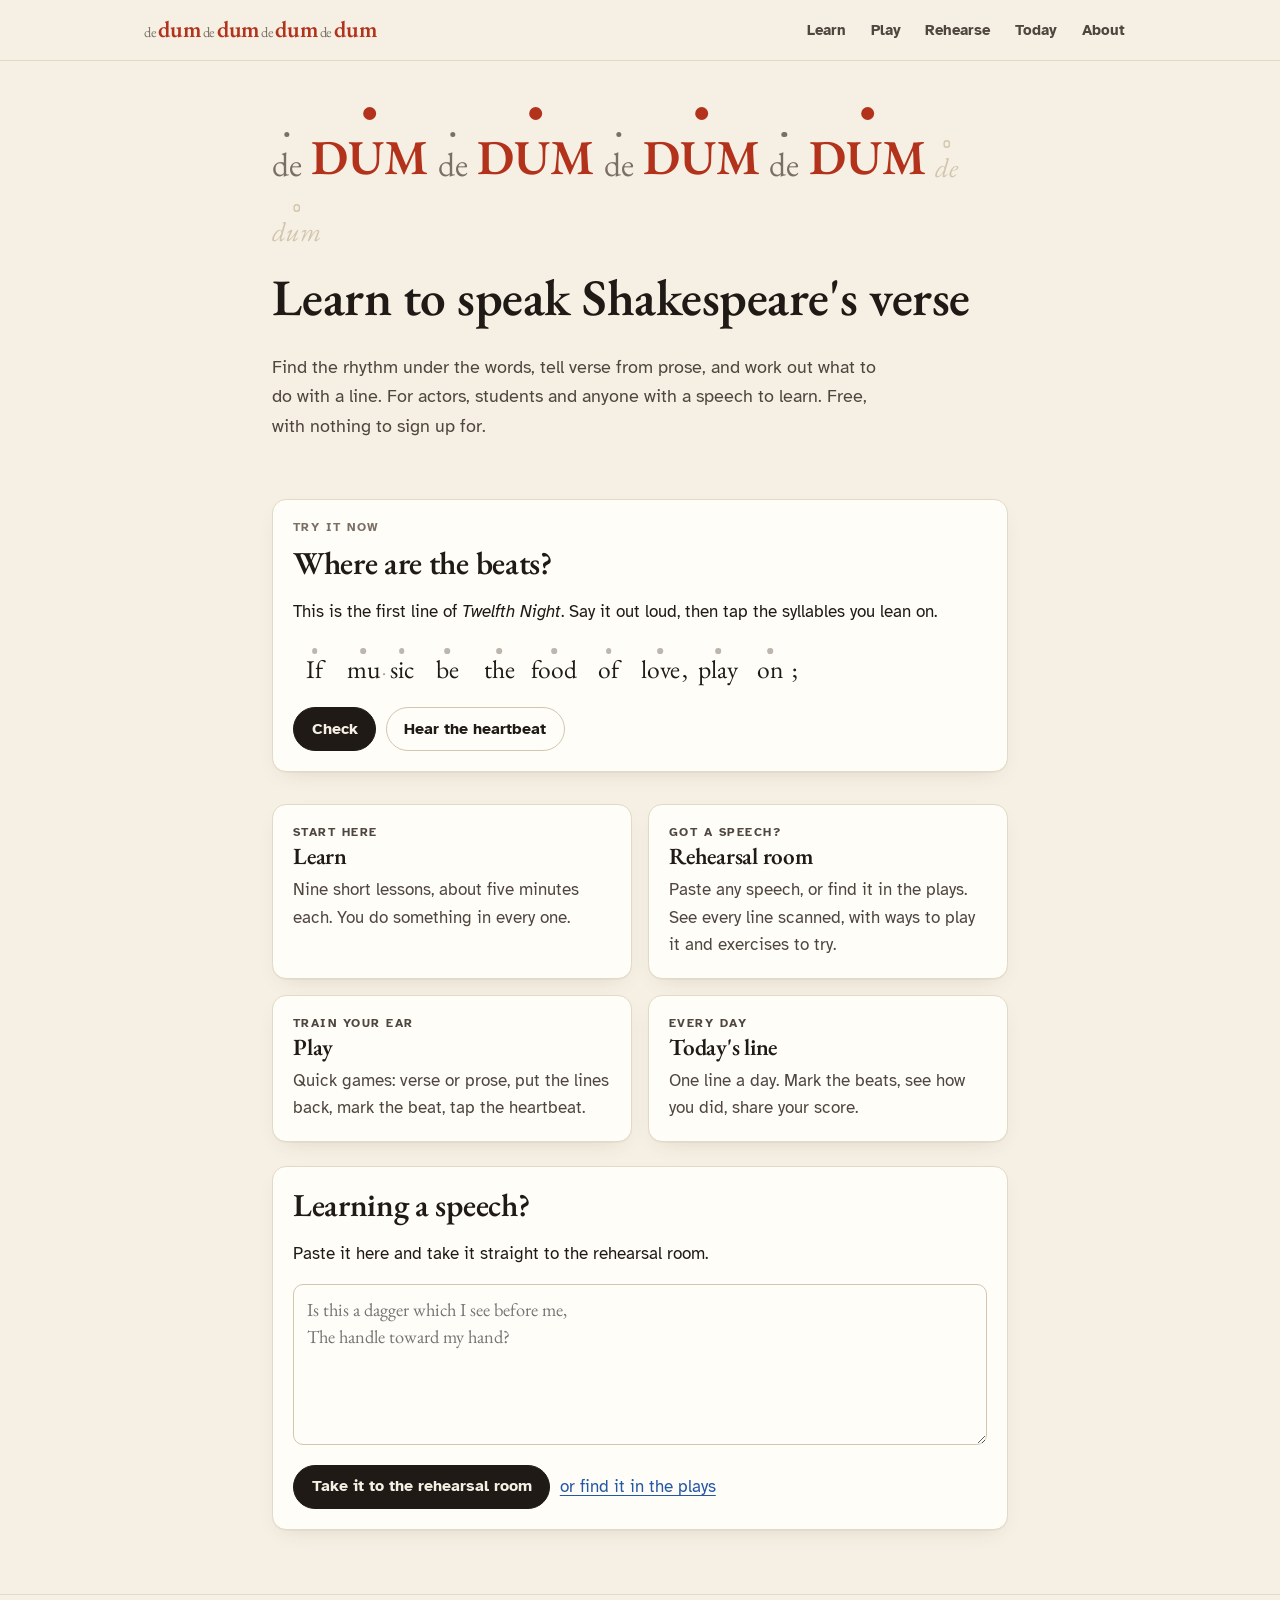
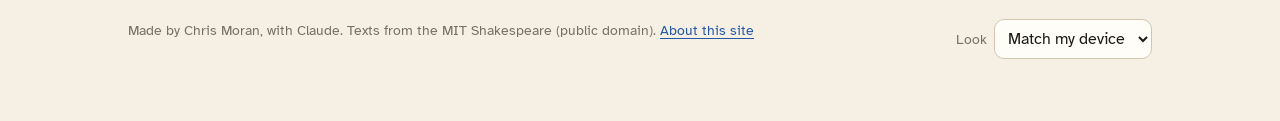
==== index.html @ 10c51126 "Add the look, shared pieces and home page A prompt-book look: warm paper, ink, red pencil for beats," ====
<!doctype html>
<html lang="en-GB">
<head>
<meta charset="utf-8">
<meta name="viewport" content="width=device-width, initial-scale=1">
<title>dedumdedumdedum: learn to speak Shakespeare's verse</title>
<meta name="description" content="Hear the rhythm under Shakespeare's words, tell verse from prose, and work out what to do with a line. Lessons, games and a rehearsal room for any speech. Free.">
<meta property="og:title" content="dedumdedumdedum">
<meta property="og:description" content="Learn to speak Shakespeare's verse: lessons, games and a rehearsal room for any speech.">
<link rel="icon" href="assets/img/icon.svg" type="image/svg+xml">
<link rel="preconnect" href="https://fonts.googleapis.com">
<link rel="preconnect" href="https://fonts.gstatic.com" crossorigin>
<link href="https://fonts.googleapis.com/css2?family=Atkinson+Hyperlegible:ital,wght@0,400;0,700;1,400&family=EB+Garamond:ital,wght@0,400;0,500;0,600;1,400;1,500&display=swap" rel="stylesheet">
<link rel="stylesheet" href="assets/css/site.css">
<script>try{var t=JSON.parse(localStorage.getItem("dedum:theme"));if(t==="light"||t==="dark")document.documentElement.setAttribute("data-theme",t)}catch(e){}</script>
<script type="module" src="assets/js/site.js"></script>
<script type="module" src="assets/js/pages/home.js"></script>
</head>
<body>
<a class="skip" href="#main">Skip to content</a>
<header class="site-head"><div class="site-head__inner">
  <a class="mark" href="./" aria-label="dedumdedumdedum, home"><span class="de">de</span><span class="dum">dum</span><span class="de">de</span><span class="dum">dum</span><span class="de">de</span><span class="dum">dum</span><span class="de">de</span><span class="dum">dum</span></a>
  <nav class="site-nav" aria-label="Main"><ul>
    <li><a href="learn.html">Learn</a></li>
    <li><a href="play.html">Play</a></li>
    <li><a href="room.html">Rehearse</a></li>
    <li><a href="today.html">Today</a></li>
    <li><a href="about.html">About</a></li>
  </ul></nav>
</div></header>

<main id="main">
  <div class="wrap">
    <section class="hero" aria-labelledby="title">
      <p class="big-mark" aria-hidden="true"><span class="de">de</span><span class="dum">DUM</span><span class="de">de</span><span class="dum">DUM</span><span class="de">de</span><span class="dum">DUM</span><span class="de">de</span><span class="dum">DUM</span><span class="gap">de</span><span class="gap">dum</span></p>
      <h1 id="title">Learn to speak Shakespeare's verse</h1>
      <p class="lede">Find the rhythm under the words, tell verse from prose, and work out what to do with a line. For actors, students and anyone with a speech to learn. Free, with nothing to sign up for.</p>
    </section>

    <section class="card try" aria-labelledby="try-title">
      <p class="eyebrow">Try it now</p>
      <h2 id="try-title" style="margin-top:0">Where are the beats?</h2>
      <p>This is the first line of <i>Twelfth Night</i>. Say it out loud, then tap the syllables you lean on.</p>
      <div id="try-line" aria-live="off"><p class="small">Loading the line…</p></div>
      <div class="btn-row">
        <button class="btn" id="try-check" type="button">Check</button>
        <button class="btn btn--ghost" id="try-hear" type="button">Hear the heartbeat</button>
        <button class="btn btn--ghost" id="try-again" type="button" hidden>Try again</button>
      </div>
      <div id="try-result" aria-live="polite"></div>
    </section>

    <section aria-labelledby="doors-title">
      <h2 id="doors-title" class="visually-hidden">Where to go</h2>
      <div class="doors">
        <a class="card door" href="learn.html">
          <p class="eyebrow">Start here</p>
          <h3>Learn</h3>
          <p>Nine short lessons, about five minutes each. You do something in every one.</p>
        </a>
        <a class="card door" href="room.html">
          <p class="eyebrow">Got a speech?</p>
          <h3>Rehearsal room</h3>
          <p>Paste any speech, or find it in the plays. See every line scanned, with ways to play it and exercises to try.</p>
        </a>
        <a class="card door" href="play.html">
          <p class="eyebrow">Train your ear</p>
          <h3>Play</h3>
          <p>Quick games: verse or prose, put the lines back, mark the beat, tap the heartbeat.</p>
        </a>
        <a class="card door" href="today.html">
          <p class="eyebrow">Every day</p>
          <h3>Today's line</h3>
          <p>One line a day. Mark the beats, see how you did, share your score.</p>
        </a>
      </div>
    </section>

    <section class="card" aria-labelledby="paste-title">
      <h2 id="paste-title" style="margin-top:0">Learning a speech?</h2>
      <p>Paste it here and take it straight to the rehearsal room.</p>
      <form id="paste-form" action="room.html" method="get">
        <label for="paste" class="visually-hidden">Your speech</label>
        <textarea id="paste" name="text" rows="5" placeholder="Is this a dagger which I see before me,&#10;The handle toward my hand?"></textarea>
        <div class="btn-row" style="margin-top:.7rem">
          <button class="btn" type="submit">Take it to the rehearsal room</button>
          <a href="room.html#find">or find it in the plays</a>
        </div>
      </form>
    </section>
  </div>
</main>

<footer class="site-foot"><div class="wrap--wide">
  <p>Made by Chris Moran, with Claude. Texts from the MIT Shakespeare (public domain). <a href="about.html">About this site</a></p>
  <p><label for="theme">Look</label><select id="theme"><option value="auto">Match my device</option><option value="light">Light</option><option value="dark">Dark</option></select></p>
</div></footer>
</body>
</html>
---- assets/css/site.css ----
/* dedumdedumdedum: a prompt book. Paper, ink, red pencil for beats,
   blue pencil for breath and pauses. */

:root {
  --paper: #f6f0e4;
  --paper-2: #fbf8f1;
  --card: #fffdf8;
  --ink: #1f1a16;
  --ink-2: #4f463f;
  --ink-3: #7a6f65;
  --rule: #e3d9c7;
  --rule-2: #d3c6af;
  --red: #b3321b;
  --red-soft: #f4d9cf;
  --blue: #2457a6;
  --blue-soft: #dbe5f5;
  --green: #2f6b3a;
  --green-soft: #dcebdc;
  --amber: #8a5a00;
  --amber-soft: #f6e6c4;
  --plum: #6b3a7a;
  --plum-soft: #ecdff0;
  --focus: #2457a6;
  --shadow: 0 1px 0 rgba(60, 40, 20, 0.04), 0 8px 24px -12px rgba(60, 40, 20, 0.18);
  --radius: 14px;
  --serif: "EB Garamond", "Garamond", "Iowan Old Style", "Palatino Linotype", Georgia, serif;
  --sans: "Atkinson Hyperlegible", system-ui, -apple-system, "Segoe UI", sans-serif;
  --measure: 46rem;
  color-scheme: light;
}

@media (prefers-color-scheme: dark) {
  :root:not([data-theme="light"]) {
    --paper: #14110e;
    --paper-2: #1a1612;
    --card: #1e1a16;
    --ink: #f1e9dc;
    --ink-2: #cfc3b3;
    --ink-3: #a0927f;
    --rule: #332c25;
    --rule-2: #463d33;
    --red: #ff8466;
    --red-soft: #4a2219;
    --blue: #8fb3ff;
    --blue-soft: #1d2a44;
    --green: #8fd19a;
    --green-soft: #1d3322;
    --amber: #f0c060;
    --amber-soft: #3d2f12;
    --plum: #d9a8e8;
    --plum-soft: #35223b;
    --focus: #8fb3ff;
    --shadow: 0 1px 0 rgba(0, 0, 0, 0.3), 0 10px 30px -14px rgba(0, 0, 0, 0.7);
    color-scheme: dark;
  }
}
:root[data-theme="dark"] {
  --paper: #14110e;
  --paper-2: #1a1612;
  --card: #1e1a16;
  --ink: #f1e9dc;
  --ink-2: #cfc3b3;
  --ink-3: #a0927f;
  --rule: #332c25;
  --rule-2: #463d33;
  --red: #ff8466;
  --red-soft: #4a2219;
  --blue: #8fb3ff;
  --blue-soft: #1d2a44;
  --green: #8fd19a;
  --green-soft: #1d3322;
  --amber: #f0c060;
  --amber-soft: #3d2f12;
  --plum: #d9a8e8;
  --plum-soft: #35223b;
  --focus: #8fb3ff;
  --shadow: 0 1px 0 rgba(0, 0, 0, 0.3), 0 10px 30px -14px rgba(0, 0, 0, 0.7);
  color-scheme: dark;
}

*,
*::before,
*::after {
  box-sizing: border-box;
}

html {
  -webkit-text-size-adjust: 100%;
  text-size-adjust: 100%;
}

body {
  margin: 0;
  background: var(--paper);
  color: var(--ink);
  font: 400 1.0625rem/1.6 var(--sans);
  overflow-x: hidden;
}

img,
svg {
  max-width: 100%;
}

a {
  color: var(--blue);
  text-underline-offset: 0.18em;
  text-decoration-thickness: 1px;
}
a:hover {
  text-decoration-thickness: 2px;
}

:focus-visible {
  outline: 3px solid var(--focus);
  outline-offset: 2px;
  border-radius: 4px;
}

[hidden] {
  display: none !important;
}

.visually-hidden {
  position: absolute !important;
  width: 1px;
  height: 1px;
  padding: 0;
  margin: -1px;
  overflow: hidden;
  clip: rect(0, 0, 0, 0);
  white-space: nowrap;
  border: 0;
}

.skip {
  position: absolute;
  left: 1rem;
  top: -4rem;
  background: var(--ink);
  color: var(--paper);
  padding: 0.6rem 1rem;
  border-radius: 8px;
  z-index: 10;
}
.skip:focus {
  top: 1rem;
}

/* ------------------------------------------------------------ header */

.site-head {
  border-bottom: 1px solid var(--rule);
  background: var(--paper);
}
.site-head__inner {
  max-width: 64rem;
  margin: 0 auto;
  padding: 0.5rem 1rem;
  display: flex;
  align-items: center;
  justify-content: space-between;
  gap: 0.5rem 1rem;
  flex-wrap: wrap;
}
.mark {
  display: inline-flex;
  align-items: baseline;
  gap: 0.08em;
  color: var(--ink);
  text-decoration: none;
  font-family: var(--serif);
  font-size: 1.45rem;
  line-height: 1;
  padding: 0.5rem 0;
  letter-spacing: -0.01em;
}
.mark .de {
  font-size: 0.62em;
  color: var(--ink-3);
}
.mark .dum {
  font-weight: 600;
  color: var(--red);
}
.site-nav ul {
  list-style: none;
  margin: 0;
  padding: 0;
  display: flex;
  gap: 0.15rem;
  flex-wrap: wrap;
}
.site-nav a {
  display: inline-flex;
  align-items: center;
  min-height: 44px;
  padding: 0 0.7rem;
  border-radius: 999px;
  color: var(--ink-2);
  text-decoration: none;
  font-weight: 700;
  font-size: 0.95rem;
}
.site-nav a:hover {
  background: var(--paper-2);
  color: var(--ink);
}
.site-nav a[aria-current="page"] {
  background: var(--ink);
  color: var(--paper);
}
@media (max-width: 30rem) {
  .site-head__inner {
    padding-bottom: 0.25rem;
  }
  .site-nav {
    width: 100%;
  }
  .site-nav ul {
    justify-content: space-between;
  }
  .site-nav a {
    padding: 0 0.55rem;
    font-size: 0.92rem;
  }
}

/* ------------------------------------------------------------ layout */

main {
  display: block;
  padding: 1.5rem 1rem 4rem;
}
.wrap {
  max-width: var(--measure);
  margin: 0 auto;
}
.wrap--wide {
  max-width: 64rem;
  margin: 0 auto;
}

h1,
h2,
h3 {
  font-family: var(--serif);
  font-weight: 600;
  line-height: 1.15;
  letter-spacing: -0.01em;
  margin: 0 0 0.5em;
}
h1 {
  font-size: clamp(2rem, 6vw, 3.2rem);
}
h2 {
  font-size: clamp(1.5rem, 4vw, 2rem);
  margin-top: 1.6em;
}
h3 {
  font-size: 1.3rem;
  margin-top: 1.2em;
}
p {
  margin: 0 0 1em;
}
.lede {
  font-size: 1.15rem;
  color: var(--ink-2);
  max-width: 38rem;
}
.eyebrow {
  font: 700 0.78rem/1.2 var(--sans);
  letter-spacing: 0.12em;
  text-transform: uppercase;
  color: var(--ink-3);
  margin: 0 0 0.6rem;
}
.small {
  font-size: 0.9rem;
  color: var(--ink-3);
}
hr {
  border: 0;
  border-top: 1px solid var(--rule);
  margin: 2rem 0;
}

.site-foot {
  border-top: 1px solid var(--rule);
  padding: 1.5rem 1rem 3rem;
  color: var(--ink-3);
  font-size: 0.9rem;
}
.site-foot .wrap--wide {
  display: flex;
  flex-wrap: wrap;
  gap: 0.5rem 1.5rem;
  justify-content: space-between;
}

/* ------------------------------------------------------------ controls */

.btn {
  appearance: none;
  display: inline-flex;
  align-items: center;
  justify-content: center;
  gap: 0.5rem;
  min-height: 44px;
  padding: 0.55rem 1.1rem;
  border-radius: 999px;
  border: 1.5px solid var(--ink);
  background: var(--ink);
  color: var(--paper);
  font: 700 1rem/1.2 var(--sans);
  text-decoration: none;
  cursor: pointer;
  transition: transform 0.12s ease, background 0.12s ease;
}
.btn:hover {
  transform: translateY(-1px);
}
.btn:active {
  transform: translateY(0);
}
.btn--ghost {
  background: transparent;
  color: var(--ink);
  border-color: var(--rule-2);
}
.btn--ghost:hover {
  border-color: var(--ink);
}
.btn--red {
  background: var(--red);
  border-color: var(--red);
  color: #fff;
}
:root[data-theme="dark"] .btn--red {
  color: #1b0f0b;
}
@media (prefers-color-scheme: dark) {
  :root:not([data-theme="light"]) .btn--red {
    color: #1b0f0b;
  }
}
.btn--small {
  min-height: 40px;
  padding: 0.35rem 0.85rem;
  font-size: 0.92rem;
}
.btn[disabled] {
  opacity: 0.45;
  cursor: not-allowed;
  transform: none;
}
.btn-row {
  display: flex;
  flex-wrap: wrap;
  gap: 0.6rem;
  align-items: center;
}

.seg {
  display: inline-flex;
  flex-wrap: wrap;
  gap: 0.25rem;
  padding: 0.25rem;
  border: 1px solid var(--rule);
  border-radius: 999px;
  background: var(--paper-2);
}
.seg button {
  appearance: none;
  border: 0;
  background: transparent;
  color: var(--ink-2);
  min-height: 40px;
  padding: 0 0.85rem;
  border-radius: 999px;
  font: 700 0.92rem/1 var(--sans);
  cursor: pointer;
}
.seg button[aria-pressed="true"] {
  background: var(--ink);
  color: var(--paper);
}

textarea,
input[type="search"],
input[type="text"],
select {
  width: 100%;
  font: 400 1rem/1.5 var(--sans);
  color: var(--ink);
  background: var(--card);
  border: 1.5px solid var(--rule-2);
  border-radius: 10px;
  padding: 0.65rem 0.8rem;
  min-height: 44px;
}
textarea {
  font-family: var(--serif);
  font-size: 1.15rem;
  min-height: 9rem;
  resize: vertical;
}
label {
  font-weight: 700;
}
input[type="range"] {
  accent-color: var(--red);
  min-height: 40px;
}

.card {
  background: var(--card);
  border: 1px solid var(--rule);
  border-radius: var(--radius);
  box-shadow: var(--shadow);
  padding: 1.25rem;
}

/* ------------------------------------------------------------ verse lines */

.verse {
  font-family: var(--serif);
  font-size: clamp(1.25rem, 4.2vw, 1.6rem);
  line-height: 1.3;
}
.vline {
  position: relative;
  padding: 1.05em 0 0.25em;
  word-break: normal;
  overflow-wrap: anywhere;
}
.w {
  display: inline-block;
  white-space: nowrap;
}
.syl {
  position: relative;
  display: inline-block;
  border-radius: 0.2em;
  transition: background 0.12s ease, color 0.12s ease;
}
/* beat marks sit above each syllable */
.syl::before {
  content: "";
  position: absolute;
  left: 50%;
  top: -0.62em;
  transform: translateX(-50%);
  width: 0.2em;
  height: 0.2em;
  border-radius: 50%;
  background: var(--ink-3);
  opacity: 0.55;
}
.syl.is-beat::before {
  width: 0.42em;
  height: 0.42em;
  top: -0.72em;
  background: var(--red);
  opacity: 1;
}
.syl.is-light::before {
  background: transparent;
  box-shadow: inset 0 0 0 0.09em var(--red);
}
.syl.is-heavy::before {
  width: 0.3em;
  height: 0.3em;
  top: -0.67em;
  background: var(--ink-2);
  opacity: 0.9;
}
.syl.is-beat {
  color: var(--ink);
}
.show-beats-bold .syl.is-beat:not(.is-light) {
  font-weight: 700;
}
.syl.is-now {
  background: var(--red-soft);
}
.hyph {
  color: var(--ink-3);
}
.elided {
  color: var(--ink-3);
  font-style: italic;
}
.elided::after {
  content: "\203F";
  color: var(--red);
  font-style: normal;
}
.foot-bar {
  display: inline-block;
  width: 0;
  height: 1.05em;
  border-left: 1px dashed var(--rule-2);
  margin: 0 0.12em;
  vertical-align: -0.12em;
}
.hide-feet .foot-bar {
  display: none;
}
.no-marks .syl::before {
  display: none;
}

/* key for the marks */
.key {
  display: flex;
  flex-wrap: wrap;
  gap: 0.35rem 1.1rem;
  font-size: 0.88rem;
  color: var(--ink-2);
  margin: 0.5rem 0 1rem;
  padding: 0;
  list-style: none;
}
.key li {
  display: inline-flex;
  align-items: center;
  gap: 0.45rem;
}
.dot {
  display: inline-block;
  border-radius: 50%;
  flex: none;
}
.dot--beat {
  width: 11px;
  height: 11px;
  background: var(--red);
}
.dot--light {
  width: 11px;
  height: 11px;
  box-shadow: inset 0 0 0 2px var(--red);
}
.dot--heavy {
  width: 8px;
  height: 8px;
  background: var(--ink-2);
}
.dot--off {
  width: 5px;
  height: 5px;
  background: var(--ink-3);
  opacity: 0.7;
}

/* ------------------------------------------------------------ chips and notes */

.chips {
  display: flex;
  flex-wrap: wrap;
  gap: 0.3rem;
  margin: 0.25rem 0 0;
  padding: 0;
  list-style: none;
}
.chip {
  display: inline-flex;
  align-items: center;
  gap: 0.35rem;
  font: 700 0.76rem/1 var(--sans);
  padding: 0.32rem 0.55rem;
  border-radius: 999px;
  background: var(--paper-2);
  border: 1px solid var(--rule);
  color: var(--ink-2);
  white-space: nowrap;
}
.chip::before {
  content: "";
  width: 7px;
  height: 7px;
  border-radius: 50%;
  background: currentColor;
  opacity: 0.8;
}
.chip--rhythm {
  background: var(--red-soft);
  border-color: transparent;
  color: var(--red);
}
.chip--squeeze {
  background: var(--amber-soft);
  border-color: transparent;
  color: var(--amber);
}
.chip--breath {
  background: var(--blue-soft);
  border-color: transparent;
  color: var(--blue);
}
.chip--sense {
  background: var(--green-soft);
  border-color: transparent;
  color: var(--green);
}
.chip--people {
  background: var(--plum-soft);
  border-color: transparent;
  color: var(--plum);
}

.note {
  border-left: 3px solid var(--rule-2);
  padding: 0.1rem 0 0.1rem 0.9rem;
  margin: 0 0 1rem;
}
.note h4 {
  font: 700 0.95rem/1.3 var(--sans);
  margin: 0 0 0.25rem;
}
.note p {
  margin: 0 0 0.4rem;
  color: var(--ink-2);
}
.note ul {
  margin: 0.25rem 0 0.3rem;
  padding-left: 1.1rem;
}
.note li {
  margin: 0.15rem 0;
}
.note .more {
  font-size: 0.88rem;
}
.note--rhythm {
  border-color: var(--red);
}
.note--squeeze {
  border-color: var(--amber);
}
.note--breath {
  border-color: var(--blue);
}
.note--sense {
  border-color: var(--green);
}
.note--people {
  border-color: var(--plum);
}

/* ------------------------------------------------------------ feedback */

.feedback {
  border-radius: 12px;
  padding: 0.8rem 1rem;
  margin: 0.8rem 0;
  font-weight: 700;
}
.feedback--good {
  background: var(--green-soft);
  color: var(--green);
}
.feedback--bad {
  background: var(--red-soft);
  color: var(--red);
}
.feedback--info {
  background: var(--blue-soft);
  color: var(--blue);
}
.feedback p {
  font-weight: 400;
  color: var(--ink);
  margin: 0.4rem 0 0;
}

/* ------------------------------------------------------------ tap-to-mark syllables */

.markable .syl {
  cursor: pointer;
}
.mark-btn {
  appearance: none;
  border: 0;
  background: transparent;
  font: inherit;
  color: inherit;
  padding: 0.05em 0.08em;
  margin: 0;
  min-height: 44px;
  min-width: 1.7em;
  border-radius: 0.25em;
  position: relative;
  cursor: pointer;
}
.markable .vline {
  line-height: 1.1;
}
.markable .w {
  margin-right: 0.12em;
}
.markable .w--multi .mark-btn {
  min-width: 1.25em;
}
.sylsep {
  color: var(--ink-3);
  opacity: 0.6;
  font-size: 0.8em;
}
.mark-btn:hover {
  background: var(--paper-2);
}
.mark-btn[aria-pressed="true"] {
  color: var(--red);
  font-weight: 700;
}
.mark-btn::before {
  content: "";
  position: absolute;
  left: 50%;
  top: 0.05em;
  transform: translateX(-50%);
  width: 0.22em;
  height: 0.22em;
  border-radius: 50%;
  background: var(--ink-3);
  opacity: 0.5;
}
.mark-btn[aria-pressed="true"]::before {
  width: 0.42em;
  height: 0.42em;
  background: var(--red);
  opacity: 1;
}
.mark-btn.is-right {
  background: var(--green-soft);
}
.mark-btn.is-wrong {
  background: var(--red-soft);
  text-decoration: underline wavy var(--red);
  text-underline-offset: 0.25em;
}
.mark-btn.is-missed {
  background: var(--amber-soft);
}

/* ------------------------------------------------------------ motion */

@media (prefers-reduced-motion: reduce) {
  *,
  *::before,
  *::after {
    transition: none !important;
    animation: none !important;
    scroll-behavior: auto !important;
  }
}

/* ------------------------------------------------------------ footer bits */

.site-foot select {
  width: auto;
  min-height: 40px;
  padding: 0.3rem 0.6rem;
  margin-left: 0.4rem;
}
.site-foot label {
  font-weight: 400;
}

/* ------------------------------------------------------------ home */

.hero {
  padding: 1.5rem 0 1rem;
}
.big-mark {
  font-family: var(--serif);
  font-size: clamp(1.35rem, 5.4vw, 2.1rem);
  line-height: 1;
  display: flex;
  flex-wrap: wrap;
  align-items: flex-end;
  gap: 0.7em 0.28em;
  margin: 0 0 1.4rem;
  color: var(--ink-3);
}
.big-mark span {
  position: relative;
  display: inline-block;
  padding-top: 0.5em;
}
.big-mark .dum {
  color: var(--red);
  font-weight: 600;
  font-size: 1.45em;
}
.big-mark span::before {
  content: "";
  position: absolute;
  top: 0;
  left: 50%;
  transform: translateX(-50%);
  width: 0.16em;
  height: 0.16em;
  border-radius: 50%;
  background: var(--ink-3);
}
.big-mark .dum::before {
  width: 0.28em;
  height: 0.28em;
  top: -0.05em;
  background: var(--red);
}
.big-mark .gap {
  color: var(--rule-2);
  font-style: italic;
  font-size: 0.8em;
}
.big-mark .gap::before {
  background: transparent;
  box-shadow: inset 0 0 0 1.5px var(--rule-2);
  width: 0.28em;
  height: 0.28em;
  top: -0.05em;
}
@keyframes beat {
  0% { transform: scale(1); }
  30% { transform: scale(1.12); }
  100% { transform: scale(1); }
}
.big-mark .dum {
  animation: beat 0.5s ease-out both;
  transform-origin: 50% 80%;
}
.big-mark .dum:nth-of-type(2) { animation-delay: 0.15s; }
.big-mark .dum:nth-of-type(4) { animation-delay: 0.55s; }
.big-mark .dum:nth-of-type(6) { animation-delay: 0.95s; }
.big-mark .dum:nth-of-type(8) { animation-delay: 1.35s; }

.doors {
  display: grid;
  grid-template-columns: repeat(auto-fit, minmax(15rem, 1fr));
  gap: 1rem;
  margin: 1.5rem 0;
}
.door {
  display: block;
  text-decoration: none;
  color: var(--ink);
  transition: transform 0.15s ease, border-color 0.15s ease;
}
.door:hover {
  transform: translateY(-2px);
  border-color: var(--rule-2);
}
.door h3 {
  margin: 0.2rem 0 0.4rem;
  font-size: 1.45rem;
}
.door p {
  color: var(--ink-2);
  margin: 0;
}
.door .eyebrow {
  margin: 0;
}
.try {
  margin: 1.5rem 0 2rem;
}
.try .verse {
  margin: 0.4rem 0 0.6rem;
}
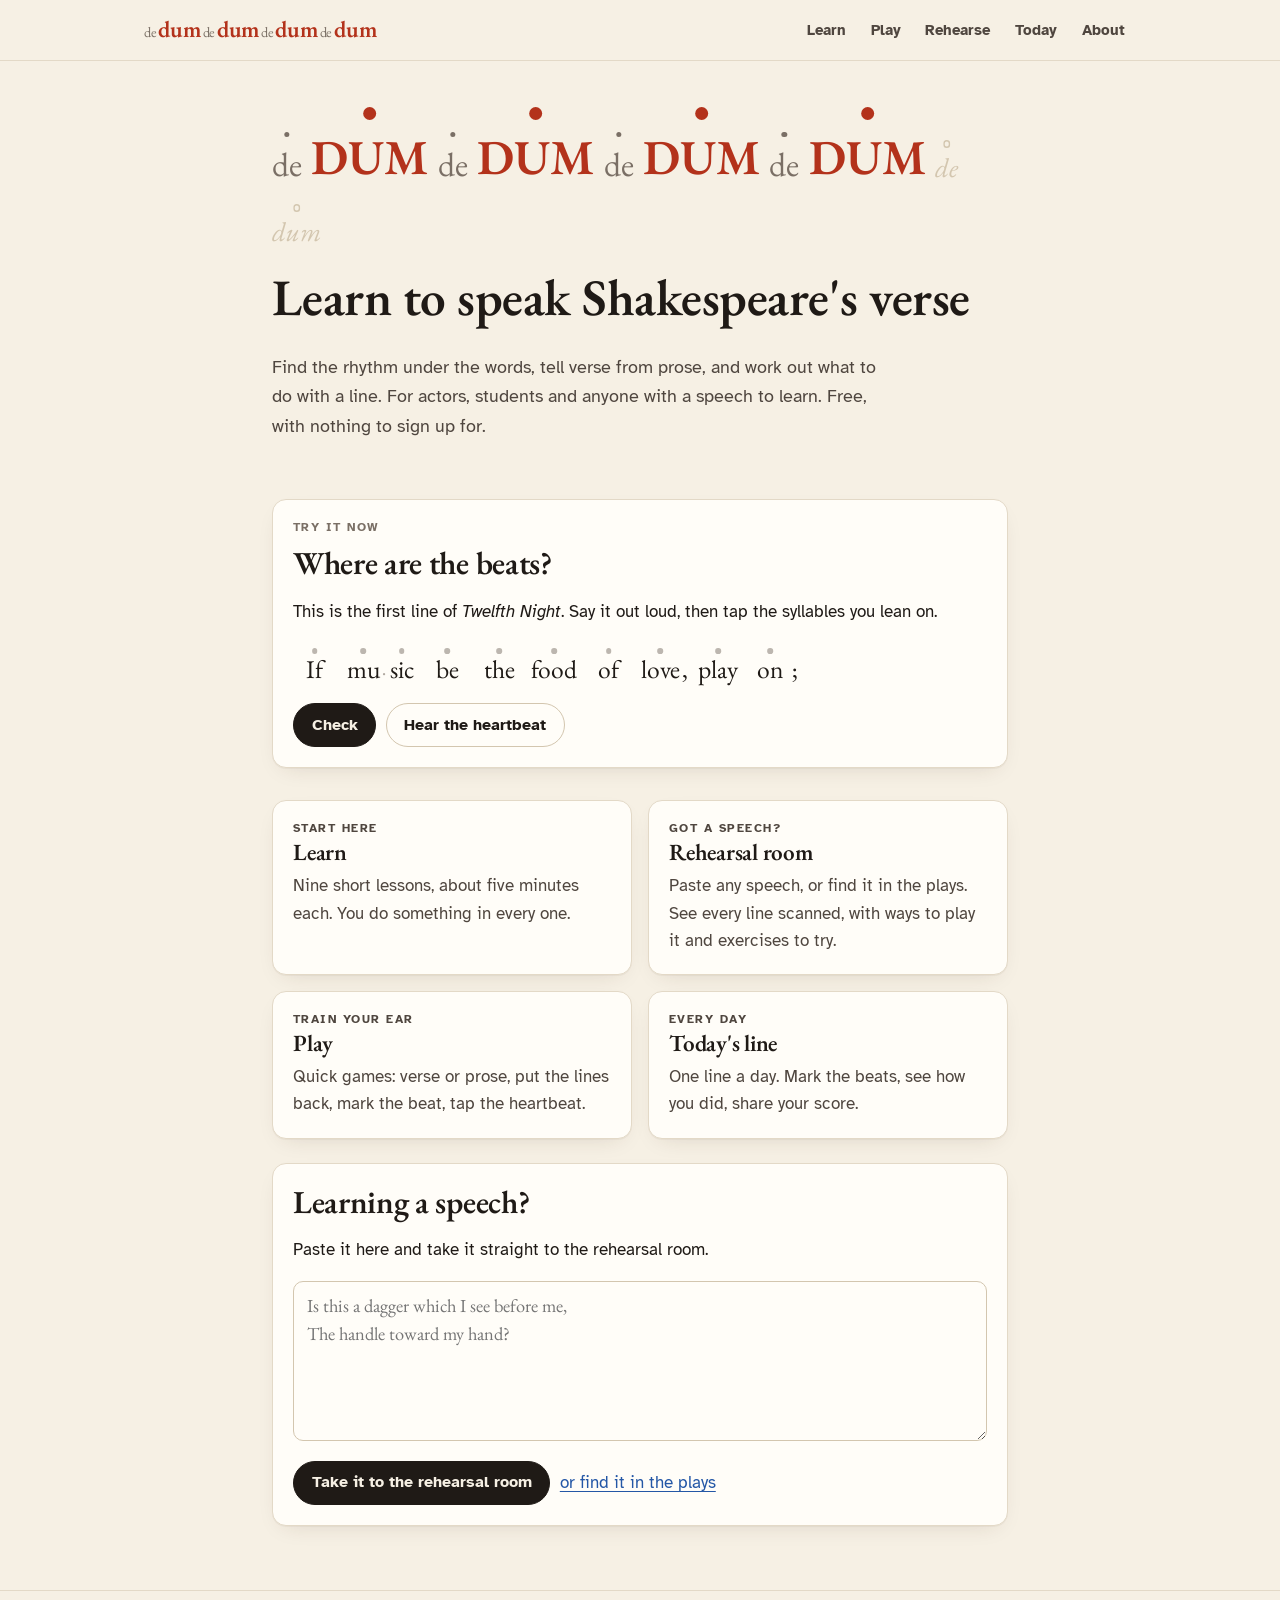
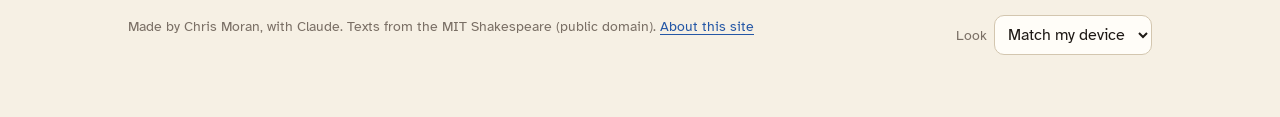
==== commit 0d17ed1a: "Add the About page What the site is, how the scanner works and where it goes wrong, where the texts " ====
--- a/index.html
+++ b/index.html
@@ -5,8 +5,8 @@
 <meta name="viewport" content="width=device-width, initial-scale=1">
 <title>dedumdedumdedum: learn to speak Shakespeare's verse</title>
 <meta name="description" content="Hear the rhythm under Shakespeare's words, tell verse from prose, and work out what to do with a line. Lessons, games and a rehearsal room for any speech. Free.">
-<meta property="og:title" content="dedumdedumdedum">
-<meta property="og:description" content="Learn to speak Shakespeare's verse: lessons, games and a rehearsal room for any speech.">
+<meta property="og:title" content="dedumdedumdedum: learn to speak Shakespeare's verse">
+<meta property="og:description" content="Hear the rhythm under Shakespeare's words, tell verse from prose, and work out what to do with a line. Lessons, games and a rehearsal room for any speech. Free.">
 <link rel="icon" href="assets/img/icon.svg" type="image/svg+xml">
 <link rel="preconnect" href="https://fonts.googleapis.com">
 <link rel="preconnect" href="https://fonts.gstatic.com" crossorigin>
--- a/assets/css/site.css
+++ b/assets/css/site.css
@@ -368,7 +368,7 @@
   gap: 0.25rem;
   padding: 0.25rem;
   border: 1px solid var(--rule);
-  border-radius: 999px;
+  border-radius: 24px;
   background: var(--paper-2);
 }
 .seg button {
@@ -431,13 +431,15 @@
 }
 .vline {
   position: relative;
-  padding: 1.05em 0 0.25em;
+  padding: 0.25em 0 0.1em;
+  line-height: 2.25;
   word-break: normal;
   overflow-wrap: anywhere;
 }
 .w {
   display: inline-block;
   white-space: nowrap;
+  line-height: 1.2;
 }
 .syl {
   position: relative;
@@ -872,3 +874,366 @@
 .try .verse {
   margin: 0.4rem 0 0.6rem;
 }
+
+/* ------------------------------------------------------------ rehearsal room */
+
+.chooser {
+  margin: 1rem 0 2rem;
+}
+.pane {
+  margin-top: 1rem;
+}
+.lib-filters {
+  display: flex;
+  flex-wrap: wrap;
+  gap: 0.4rem;
+  margin: 0 0 1rem;
+}
+.lib-list,
+.result-list {
+  list-style: none;
+  margin: 0;
+  padding: 0;
+  display: grid;
+  gap: 0.6rem;
+}
+.lib-list {
+  grid-template-columns: repeat(auto-fill, minmax(17rem, 1fr));
+}
+.lib-card {
+  appearance: none;
+  width: 100%;
+  height: 100%;
+  text-align: left;
+  font: inherit;
+  color: var(--ink);
+  cursor: pointer;
+  display: flex;
+  flex-direction: column;
+  gap: 0.3rem;
+}
+.lib-card:hover {
+  border-color: var(--rule-2);
+}
+.lib-card__title {
+  font: 600 1.2rem/1.2 var(--serif);
+}
+.lib-card__who {
+  font-size: 0.9rem;
+  color: var(--ink-2);
+}
+.lib-card__about {
+  font-size: 0.92rem;
+  color: var(--ink-3);
+  margin: 0.2rem 0 0;
+}
+.badges {
+  display: flex;
+  flex-wrap: wrap;
+  gap: 0.3rem;
+  margin-top: auto;
+  padding-top: 0.4rem;
+}
+.badge {
+  font: 700 0.72rem/1 var(--sans);
+  padding: 0.3rem 0.5rem;
+  border-radius: 6px;
+  background: var(--paper-2);
+  border: 1px solid var(--rule);
+  color: var(--ink-2);
+}
+.badge--1 {
+  background: var(--green-soft);
+  color: var(--green);
+  border-color: transparent;
+}
+.badge--3 {
+  background: var(--red-soft);
+  color: var(--red);
+  border-color: transparent;
+}
+.result {
+  appearance: none;
+  width: 100%;
+  text-align: left;
+  background: var(--card);
+  border: 1px solid var(--rule);
+  border-radius: 10px;
+  padding: 0.6rem 0.8rem;
+  font: inherit;
+  color: var(--ink);
+  cursor: pointer;
+  min-height: 44px;
+}
+.result:hover {
+  border-color: var(--rule-2);
+}
+.result b {
+  font-family: var(--serif);
+  font-size: 1.08rem;
+  font-weight: 500;
+}
+.result span {
+  display: block;
+  font-size: 0.85rem;
+  color: var(--ink-3);
+}
+.field-row {
+  display: grid;
+  gap: 0.6rem;
+  grid-template-columns: 1fr;
+  margin: 0.6rem 0;
+}
+@media (min-width: 40rem) {
+  .field-row {
+    grid-template-columns: 1fr 1fr;
+  }
+}
+
+.speech-head h2 {
+  margin: 0 0 0.2rem;
+}
+.speech-head .cite {
+  color: var(--ink-3);
+  margin: 0 0 0.8rem;
+}
+.overview {
+  margin: 0.8rem 0 1rem;
+  padding-left: 1.1rem;
+}
+.overview li {
+  margin: 0.2rem 0;
+}
+.toolbar {
+  position: static;
+  background: var(--paper);
+  border-bottom: 1px solid var(--rule);
+  padding: 0.6rem 0;
+  margin: 1rem 0 0.5rem;
+  display: flex;
+  flex-wrap: wrap;
+  gap: 0.5rem 0.8rem;
+  align-items: center;
+}
+.toggle {
+  display: inline-flex;
+  align-items: center;
+  gap: 0.4rem;
+  font-weight: 700;
+  font-size: 0.92rem;
+  min-height: 40px;
+  cursor: pointer;
+}
+.toggle input {
+  width: 1.15rem;
+  height: 1.15rem;
+  accent-color: var(--red);
+}
+.view-help {
+  background: var(--blue-soft);
+  color: var(--ink);
+  border-radius: 12px;
+  padding: 0.8rem 1rem;
+  margin: 0.8rem 0 1rem;
+}
+.view-help b {
+  color: var(--blue);
+}
+
+.speech {
+  margin: 1.2rem 0 0.4rem;
+}
+.who {
+  font: 700 0.8rem/1.2 var(--sans);
+  letter-spacing: 0.12em;
+  text-transform: uppercase;
+  color: var(--ink-3);
+  margin: 0 0 0.2rem;
+}
+.sd {
+  font-family: var(--serif);
+  font-style: italic;
+  color: var(--ink-3);
+  margin: 0.8rem 0 0.4rem 2.2rem;
+}
+.lines {
+  list-style: none;
+  margin: 0;
+  padding: 0;
+}
+.row {
+  display: grid;
+  grid-template-columns: 2.2rem 1fr;
+  column-gap: 0.2rem;
+  border-radius: 10px;
+  padding: 0 0.3rem 0.2rem 0;
+}
+.row.is-open {
+  background: var(--card);
+  box-shadow: var(--shadow);
+}
+.row.is-playing {
+  background: var(--red-soft);
+}
+.ln {
+  font: 400 0.75rem/1 var(--sans);
+  color: var(--ink-3);
+  padding-top: 1.45rem;
+  text-align: right;
+  padding-right: 0.5rem;
+  font-variant-numeric: tabular-nums;
+}
+.row__body {
+  min-width: 0;
+}
+.row__meta {
+  display: flex;
+  flex-wrap: wrap;
+  align-items: center;
+  gap: 0.3rem;
+}
+.row__toggle {
+  appearance: none;
+  border: 0;
+  background: transparent;
+  color: var(--blue);
+  font: 700 0.82rem/1 var(--sans);
+  min-height: 40px;
+  padding: 0 0.4rem;
+  cursor: pointer;
+  border-radius: 8px;
+}
+.row__toggle:hover {
+  background: var(--blue-soft);
+}
+.row__line {
+  cursor: pointer;
+}
+.detail {
+  padding: 0.4rem 0 0.8rem;
+}
+.detail .pattern {
+  font: 700 0.85rem/1.4 var(--sans);
+  color: var(--ink-2);
+  letter-spacing: 0.02em;
+  margin: 0.2rem 0 0.8rem;
+}
+.handnote {
+  background: var(--amber-soft);
+  border-radius: 10px;
+  padding: 0.6rem 0.8rem;
+  margin: 0 0 1rem;
+}
+.handnote b {
+  color: var(--amber);
+}
+.editor {
+  margin: 0.4rem 0 1rem;
+}
+.prose-block {
+  font-family: var(--serif);
+  font-size: clamp(1.15rem, 3.8vw, 1.4rem);
+  line-height: 1.55;
+  margin: 0.3rem 0 0.6rem 2.2rem;
+}
+.prose-block .sent {
+  border-radius: 4px;
+}
+.prose-block .sent + .sent::before {
+  content: " ";
+}
+.prose-notes {
+  margin-left: 2.2rem;
+}
+
+/* views */
+.thoughts {
+  list-style: none;
+  padding: 0;
+  margin: 0;
+  counter-reset: t;
+}
+.thought {
+  position: relative;
+  font-family: var(--serif);
+  font-size: clamp(1.15rem, 3.8vw, 1.35rem);
+  line-height: 1.5;
+  padding: 0.9rem 1rem 0.9rem 3rem;
+  margin: 0 0 0.6rem;
+}
+.thought::before {
+  counter-increment: t;
+  content: counter(t);
+  position: absolute;
+  left: 0.9rem;
+  top: 0.95rem;
+  font: 700 0.85rem/1 var(--sans);
+  color: var(--red);
+}
+.thought .who-inline {
+  display: block;
+  font: 700 0.72rem/1.2 var(--sans);
+  letter-spacing: 0.1em;
+  text-transform: uppercase;
+  color: var(--ink-3);
+  margin-bottom: 0.2rem;
+}
+.slash {
+  color: var(--rule-2);
+  padding: 0 0.15em;
+}
+.opp {
+  text-decoration: underline;
+  text-decoration-color: var(--green);
+  text-decoration-thickness: 2px;
+  text-underline-offset: 0.2em;
+}
+.faded .word {
+  color: var(--ink-3);
+  opacity: 0.55;
+}
+.faded .word.is-key {
+  color: var(--ink);
+  opacity: 1;
+  font-weight: 600;
+}
+.plain-line {
+  font-family: var(--serif);
+  font-size: clamp(1.2rem, 4vw, 1.5rem);
+  line-height: 1.5;
+  padding: 0.35rem 0;
+}
+.breath {
+  color: var(--blue);
+  font-family: var(--sans);
+  font-weight: 700;
+  padding-left: 0.3em;
+}
+.breath--maybe {
+  opacity: 0.55;
+}
+.carry {
+  color: var(--blue);
+  font-family: var(--sans);
+  padding-left: 0.3em;
+}
+.ends-list {
+  font-family: var(--serif);
+  font-size: 1.25rem;
+  line-height: 1.7;
+}
+.ends-list b {
+  font-weight: 600;
+}
+.ends-list .sep {
+  color: var(--rule-2);
+  padding: 0 0.35em;
+}
+
+@media (min-width: 48rem) {
+  .toolbar {
+    position: sticky;
+    top: 0;
+    z-index: 5;
+  }
+}
